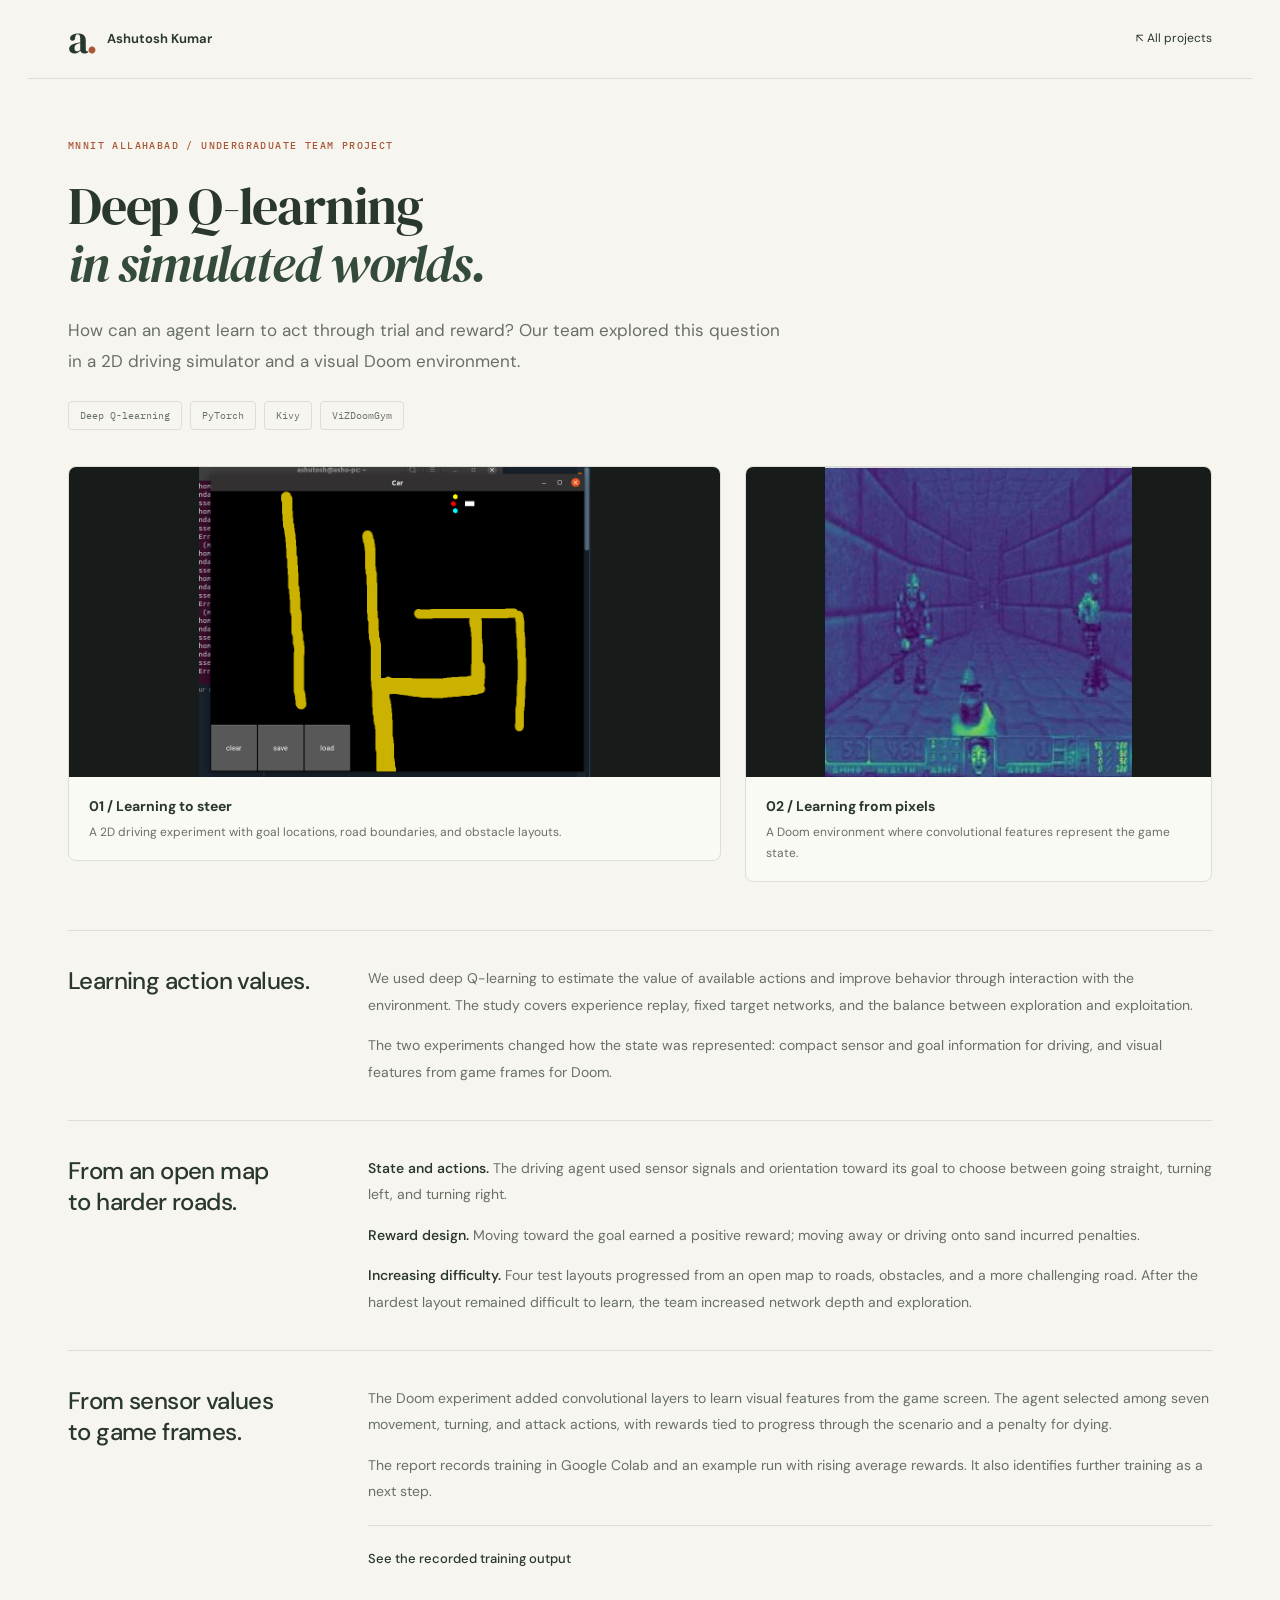
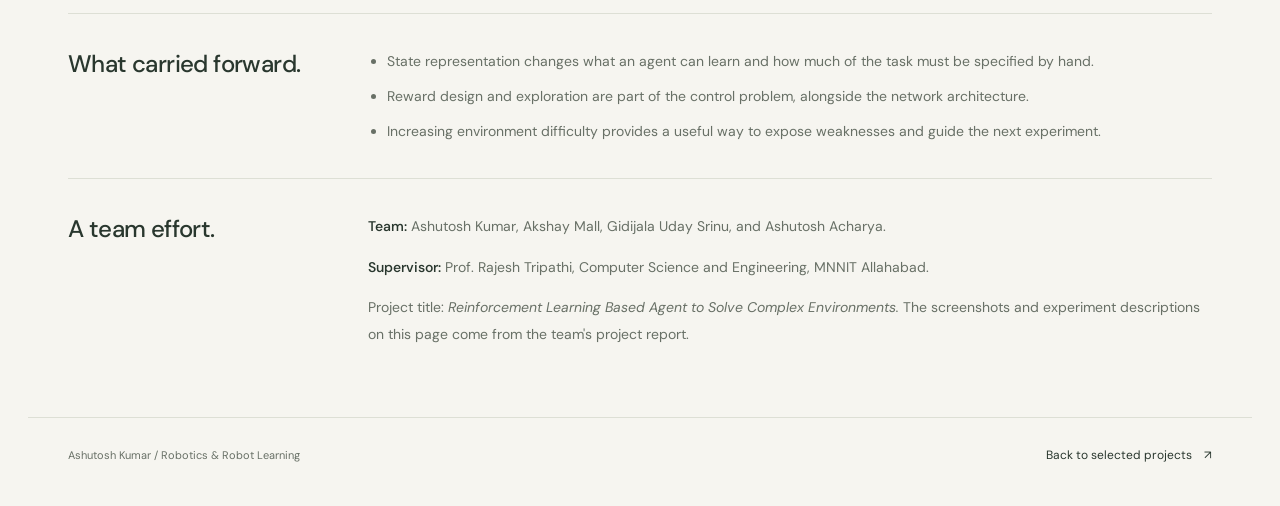
==== projects/reinforcement-learning.html @ 3557b58f "Showcase deep Q-learning project with experiment screenshots and case study" ====
<!doctype html>
<html lang="en">
<head>
  <meta charset="utf-8">
  <meta name="viewport" content="width=device-width, initial-scale=1">
  <meta name="theme-color" content="#f6f5f0">
  <meta name="description" content="An undergraduate team project exploring deep Q-learning in a Kivy driving simulator and a visual Doom environment. By Ashutosh Kumar and collaborators at MNNIT Allahabad.">
  <meta property="og:title" content="Deep Q-learning in simulated worlds — Ashutosh Kumar">
  <meta property="og:description" content="Reward-driven control in a 2D driving simulator and a visual Doom environment, using PyTorch and deep Q-learning.">
  <meta property="og:type" content="website">
  <meta property="og:url" content="https://waytoashutosh.github.io/projects/reinforcement-learning.html">
  <meta property="og:image" content="https://waytoashutosh.github.io/assets/social-preview.png">
  <meta property="og:image:alt" content="Ashutosh Kumar — Robotics and Robot Learning">
  <link rel="canonical" href="https://waytoashutosh.github.io/projects/reinforcement-learning.html">
  <title>Deep Q-learning in simulated worlds — Ashutosh Kumar</title>
  <link rel="icon" type="image/svg+xml" href="../assets/favicon.svg">
  <link rel="stylesheet" href="../styles.css?v=7affb5e80b10">
  <link rel="stylesheet" href="./rl-agent.css?v=31f72f939cfe">
</head>
<body>
  <a class="skip-link" href="#main">Skip to content</a>
  <header class="site-header case-header">
    <a class="wordmark" href="../index.html" aria-label="Ashutosh Kumar, home"><span class="monogram" aria-hidden="true">a<span>.</span></span><span>Ashutosh Kumar</span></a>
    <a class="text-link" href="../index.html#work"><span aria-hidden="true">↖</span> All projects</a>
  </header>
  <main id="main">
    <section class="case-hero section-wrap" aria-labelledby="case-title">
      <p class="eyebrow">MNNIT ALLAHABAD / UNDERGRADUATE TEAM PROJECT</p>
      <h1 id="case-title">Deep Q-learning<br><em>in simulated worlds.</em></h1>
      <p class="case-lead">How can an agent learn to act through trial and reward? Our team explored this question in a 2D driving simulator and a visual Doom environment.</p>
      <div class="case-tags" aria-label="Project technologies"><span>Deep Q-learning</span><span>PyTorch</span><span>Kivy</span><span>ViZDoomGym</span></div>
    </section>
    <div class="case-gallery section-wrap">
      <figure class="case-figure"><img src="../assets/projects/rl-driving.png" alt="Car and sensor markers in a Kivy simulator with drawn yellow road boundaries" width="840" height="664"><figcaption><strong>01 / Learning to steer</strong>A 2D driving experiment with goal locations, road boundaries, and obstacle layouts.</figcaption></figure>
      <figure class="case-figure"><img src="../assets/projects/rl-doom.jpg" alt="Doom game frame used in the visual deep Q-learning experiment" width="385" height="388"><figcaption><strong>02 / Learning from pixels</strong>A Doom environment where convolutional features represent the game state.</figcaption></figure>
    </div>
    <div class="case-content section-wrap">
      <section class="case-section" aria-labelledby="approach-title"><h2 id="approach-title">Learning action values.</h2><div><p>We used deep Q-learning to estimate the value of available actions and improve behavior through interaction with the environment. The study covers experience replay, fixed target networks, and the balance between exploration and exploitation.</p><p>The two experiments changed how the state was represented: compact sensor and goal information for driving, and visual features from game frames for Doom.</p></div></section>
      <section class="case-section" aria-labelledby="driving-title"><h2 id="driving-title">From an open map<br>to harder roads.</h2><div><p><strong>State and actions.</strong> The driving agent used sensor signals and orientation toward its goal to choose between going straight, turning left, and turning right.</p><p><strong>Reward design.</strong> Moving toward the goal earned a positive reward; moving away or driving onto sand incurred penalties.</p><p><strong>Increasing difficulty.</strong> Four test layouts progressed from an open map to roads, obstacles, and a more challenging road. After the hardest layout remained difficult to learn, the team increased network depth and exploration.</p></div></section>
      <section class="case-section" aria-labelledby="doom-title"><h2 id="doom-title">From sensor values<br>to game frames.</h2><div><p>The Doom experiment added convolutional layers to learn visual features from the game screen. The agent selected among seven movement, turning, and attack actions, with rewards tied to progress through the scenario and a penalty for dying.</p><p>The report records training in Google Colab and an example run with rising average rewards. It also identifies further training as a next step.</p><details class="case-training"><summary>See the recorded training output</summary><img src="../assets/projects/rl-training.png" alt="Original Google Colab training log showing the recorded sequence of epoch rewards" width="1920" height="1080" loading="lazy"><p class="image-caption">Original output included in the project report; an observation from the displayed training run.</p></details></div></section>
      <section class="case-section" aria-labelledby="takeaways-title"><h2 id="takeaways-title">What carried forward.</h2><div><ul><li>State representation changes what an agent can learn and how much of the task must be specified by hand.</li><li>Reward design and exploration are part of the control problem, alongside the network architecture.</li><li>Increasing environment difficulty provides a useful way to expose weaknesses and guide the next experiment.</li></ul></div></section>
      <section class="case-section" aria-labelledby="team-title"><h2 id="team-title">A team effort.</h2><div><p><strong>Team:</strong> Ashutosh Kumar, Akshay Mall, Gidijala Uday Srinu, and Ashutosh Acharya.</p><p><strong>Supervisor:</strong> Prof. Rajesh Tripathi, Computer Science and Engineering, MNNIT Allahabad.</p><p>Project title: <em>Reinforcement Learning Based Agent to Solve Complex Environments.</em> The screenshots and experiment descriptions on this page come from the team's project report.</p></div></section>
    </div>
  </main>
  <footer class="case-footer section-wrap"><p>Ashutosh Kumar / Robotics &amp; Robot Learning</p><a class="text-link" href="../index.html#work">Back to selected projects <span aria-hidden="true">↗</span></a></footer>
</body>
</html>
---- styles.css ----
@import url('https://fonts.googleapis.com/css2?family=DM+Sans:wght@400;450;500;550;600;650;700&family=DM+Serif+Display:ital@0;1&family=IBM+Plex+Mono:wght@400;500&display=swap');

:root{--paper:#f6f5f0;--ink:#29372e;--muted:#687066;--line:#dddfd5;--green:#344b3b;--orange:#aa5735;--mono:'IBM Plex Mono',monospace;--sans:'DM Sans',Arial,sans-serif;--serif:'DM Serif Display',Georgia,serif;--max:1224px}
*{box-sizing:border-box}html{scroll-behavior:smooth;scroll-padding-top:24px}body{margin:0;background:var(--paper);color:var(--ink);font-family:var(--sans);font-size:16px;line-height:1.65;-webkit-font-smoothing:antialiased}a{color:inherit;text-decoration:none}button{font:inherit;cursor:pointer}button,a,summary{-webkit-tap-highlight-color:transparent}a:focus-visible,button:focus-visible,summary:focus-visible{outline:3px solid var(--orange);outline-offset:5px}::selection{background:#d5deca;color:var(--ink)}[hidden]{display:none!important}.section-wrap{max-width:var(--max);margin-inline:auto;padding-inline:40px}.eyebrow{font-family:var(--mono);font-size:10px;letter-spacing:1.4px;font-weight:500;line-height:1.8}.muted{color:var(--muted)}.status-dot{display:inline-block;width:6px;height:6px;border-radius:50%;background:#728861;margin-right:8px;vertical-align:middle}.sr-only{position:absolute;width:1px;height:1px;overflow:hidden;clip:rect(0,0,0,0);white-space:nowrap}.skip-link{position:fixed;left:16px;top:-80px;z-index:99;background:var(--ink);color:white;padding:10px 20px}.skip-link:focus{top:10px}.site-header{max-width:var(--max);margin:auto;padding:24px 40px;display:flex;align-items:center;justify-content:space-between;border-bottom:1px solid var(--line);gap:28px}.wordmark{display:inline-flex;align-items:center;gap:12px;font-size:13px;font-weight:650;white-space:nowrap}.monogram{font:40px/.8 var(--serif);letter-spacing:-3px}.monogram span{color:var(--orange)}nav{display:flex;align-items:center;gap:30px;font-size:12px}nav a{transition:color .2s}nav a:hover,.text-link:hover{color:var(--orange)}.nav-contact{border:1px solid #c5c9bd;border-radius:4px;padding:9px 15px}.nav-contact span{margin-left:14px}.hero{padding-top:80px;padding-bottom:76px;display:grid;grid-template-columns:1.02fr 1fr;gap:52px;align-items:center}.hero-copy>.eyebrow{margin:0 0 26px}h1,h2,h3,p{margin-top:0}h1{font-size:clamp(46px,4.5vw,67px);font-weight:500;line-height:1.08;letter-spacing:-3.2px;margin-bottom:25px}h1 em{font-family:var(--serif);font-weight:400;color:#5f7554;letter-spacing:-2px}.hero-description{color:var(--muted);max-width:407px;font-size:15px;line-height:1.85;margin-bottom:29px}.hero-actions{display:flex;gap:26px;align-items:center}.button{display:inline-flex;align-items:center;justify-content:space-between;gap:30px;font-size:12px;font-weight:500;border-radius:4px;padding:14px 20px;transition:background .2s,transform .2s}.button-dark{background:var(--green);color:#fbfcf7}.button-dark:hover{background:#4e6547;transform:translateY(-2px)}.text-link{font-size:12px;transition:color .2s}.text-link span{margin-left:9px}.hero-note{display:flex;gap:12px;align-items:center;font-size:10px;line-height:1.8;margin-top:40px}.location-symbol{font-size:25px;color:#718066}.terrain-panel{background:#e9eddf;border:1px solid #dce1d0;border-radius:8px;overflow:hidden}.panel-top{padding:19px 21px 0;display:flex;justify-content:space-between;align-items:center;color:#5a6b50;gap:12px}.panel-top .eyebrow{font-size:8px;margin:0}.panel-index{font-family:var(--mono);font-size:8px;letter-spacing:.6px}.terrain-art{position:relative}.locomotion-scene{display:block;width:100%;height:auto}.art-label{position:absolute;bottom:7px;left:21px;font:7px var(--mono);letter-spacing:.55px;color:#69755d}.terrain-bottom{margin:0 21px;padding:19px 0;border-top:1px solid #cdd5c2;display:flex;justify-content:space-between;align-items:center;gap:12px}.terrain-bottom h2{font-size:15px;font-weight:550;letter-spacing:-.3px;margin-bottom:2px}.terrain-bottom p{font-size:9px;color:#69755d;margin:0}.direction-controls{display:flex;border:1px solid #bfc9b3;border-radius:4px;padding:2px;flex-shrink:0}.direction-controls button{background:transparent;border:0;padding:6px 8px;border-radius:2px;font:8px var(--mono);color:#647459}.direction-controls button.active{background:var(--green);color:#fbfcf7}#reference-path{stroke-dashoffset:0;animation:flow 18s linear infinite}@keyframes flow{to{stroke-dashoffset:-220}}.terrain-panel[data-direction="descent"] #reference-path{animation-direction:reverse}.affiliations{padding-top:25px;padding-bottom:27px;border-top:1px solid var(--line);border-bottom:1px solid var(--line)}.affiliations>.eyebrow{font-size:8px;color:var(--muted);margin-bottom:20px}.affiliations>div{display:flex;justify-content:space-between;gap:25px}.affiliations>div>span{font-size:16px;letter-spacing:-.5px;font-weight:650}.affiliations small{display:block;font:8px var(--mono);letter-spacing:1.2px;color:var(--muted);margin-top:4px}.work-section{padding-top:90px;padding-bottom:80px}.section-heading{display:flex;align-items:flex-end;justify-content:space-between;gap:32px;margin-bottom:30px}.section-heading .eyebrow{color:var(--muted);margin-bottom:15px}.section-heading h2{font-size:36px;font-weight:500;letter-spacing:-1.3px;line-height:1.2;margin:0}.section-heading>p{color:var(--muted);font-size:12px;line-height:1.8;margin-bottom:2px}.project-filters{display:flex;gap:8px;flex-wrap:wrap;margin-bottom:28px}.project-filters button{border:1px solid transparent;border-radius:4px;background:transparent;padding:8px 13px;font-size:10px;color:var(--muted);transition:background .2s,color .2s}.project-filters button:hover{background:#e9ecdf}.project-filters button.active{border-color:#ced3c3;color:var(--ink);background:#e9eddf}.project-filters button>span{margin-left:10px;font:9px var(--mono);color:#718266}.projects-grid{display:grid;grid-template-columns:1fr 1fr;gap:32px 28px}.project-card{min-width:0;border:1px solid var(--line);border-radius:6px;overflow:hidden;background:#fafaf5;display:flex;flex-direction:column;transition:border-color .2s}.project-card:hover{border-color:#b7c1ac}.project-visual{position:relative;aspect-ratio:1.85;overflow:hidden;background:#e9eddf}.visual-ros{background:#e7ece6}.visual-planning{background:#eeede3}.visual-vision{background:#e9ece3}.visual-car{background:#eeeee3}.visual-caption{position:absolute;top:18px;left:20px;right:20px;display:flex;justify-content:space-between;align-items:center;color:#66725d;font:8px var(--mono);letter-spacing:.5px;z-index:1;gap:8px}.project-visual svg{width:100%;height:100%;display:block;padding-top:20px}.visual-footnote{position:absolute;bottom:9px;right:15px;font:7px var(--mono);color:#6e7764}.mini-pill{background:#d8e1cb;border-radius:3px;padding:4px 6px;font-size:7px;white-space:nowrap}.mini-pill .status-dot{width:4px;height:4px;margin-right:3px}.project-body{padding:25px 26px 23px;display:flex;flex-direction:column;flex:1}.project-meta{font:8px var(--mono);letter-spacing:.85px;color:#70766c;margin-bottom:10px}.project-body h3{font-size:20px;font-weight:550;letter-spacing:-.65px;line-height:1.3;margin-bottom:12px}.project-body>p:not(.project-meta){font-size:12px;color:var(--muted);line-height:1.85;margin-bottom:20px}.project-tags{display:flex;flex-wrap:wrap;gap:6px;margin-top:auto;margin-bottom:23px}.project-tags span{font:8px var(--mono);color:#65725d;background:#edf0e7;border:1px solid #dce2d4;border-radius:3px;padding:5px 7px}details{border-top:1px solid var(--line);padding-top:12px}summary{cursor:pointer;list-style:none;display:flex;align-items:center;justify-content:space-between;font-size:10px;font-weight:500}summary::-webkit-details-marker{display:none}summary>span{font-size:18px;line-height:1;transition:transform .2s}details[open] summary>span{transform:rotate(45deg)}.project-details{padding-top:16px}.project-details p{font-size:12px;line-height:1.8;color:var(--muted);margin-bottom:12px}.project-details p:last-child{margin-bottom:0}.project-details strong{color:#4b5a47;font-weight:600}.project-repo{display:block;margin-top:17px;font-size:10px;color:var(--orange)}.experience-section{padding-top:72px;padding-bottom:80px;border-top:1px solid var(--line)}.experience-section .section-heading{margin-bottom:38px}.experience-row{display:grid;grid-template-columns:1fr 2.3fr 2.6fr;gap:25px;padding:29px 0;border-top:1px solid var(--line)}.experience-date{font:9px/1.8 var(--mono);color:var(--muted);padding-top:3px;white-space:nowrap}.current-label{display:block;font-size:7px;letter-spacing:1px;color:#62784c;margin-top:9px}.experience-company h3{font-size:16px;font-weight:550;letter-spacing:-.3px;margin-bottom:3px}.experience-company p{font-size:11px;color:var(--muted);margin-bottom:0}.experience-description p{font-size:12px;line-height:1.8;color:var(--muted);margin-bottom:9px}.experience-description>span{font:8px var(--mono);color:#7b8176}.about-section{padding-top:75px;padding-bottom:85px;border-top:1px solid var(--line);display:grid;grid-template-columns:1.15fr 1fr;gap:110px}.about-intro>.eyebrow{font-size:9px;color:var(--muted);margin-bottom:21px}.about-intro h2{font-size:36px;font-weight:500;line-height:1.2;letter-spacing:-1px;margin-bottom:24px}.about-intro h2 em{font-family:var(--serif);font-weight:400;color:#5c7350}.about-intro>p:not(.eyebrow){font-size:12px;line-height:1.95;color:var(--muted);margin-bottom:15px}.about-intro>p.offscreen-note{font-size:11px;color:#526349;margin-top:23px}.toolkit{padding-top:3px}.toolkit>.eyebrow{font-size:9px;color:var(--muted);margin-bottom:19px}.toolkit-row{border-top:1px solid var(--line);padding:15px 0}.toolkit-row>span{font:8px var(--mono);color:#78816f}.toolkit-row p{font-size:12px;margin:4px 0 0;line-height:1.8}.note-card{background:#e9eddf;border:1px solid #dce2d2;border-radius:4px;padding:20px;display:flex;align-items:flex-start;gap:15px;margin-top:18px}.note-mark{font-size:22px;color:#798c65;line-height:1.5}.note-card p{font-size:12px;line-height:1.8;color:#53664a;margin:0}.contact-section{background:var(--green);color:#f6f5ef;border-radius:8px;max-width:calc(var(--max) - 80px);padding:50px 48px;display:flex;justify-content:space-between;gap:45px;align-items:center}.contact-section .eyebrow{font-size:8px;color:#c5cfba;margin-bottom:18px}.contact-section .status-dot{background:#abc392}.contact-section h2{font-weight:450;font-size:38px;line-height:1.15;letter-spacing:-1.3px;margin-bottom:18px}.contact-section p:not(.eyebrow){font-size:11px;color:#c3cdbb;line-height:1.85;margin-bottom:0}.contact-links{display:flex;flex-direction:column;gap:10px;align-items:flex-start}.email-link{font-size:27px;letter-spacing:-.75px;border-bottom:1px solid #94a68b;padding-bottom:8px;display:flex;gap:74px}.email-link span{font-weight:400;font-size:28px}.contact-links>a:not(.email-link){font-size:11px;color:#c3cdbb}.contact-links>div{display:flex;gap:25px;margin-top:14px}.contact-links .text-link{font-size:10px}.contact-links a:hover{color:#d9e6cb}.site-footer{display:flex;align-items:center;justify-content:space-between;padding-top:43px;padding-bottom:38px;gap:24px}.site-footer .wordmark{font-size:10px}.site-footer .monogram{font-size:30px}.site-footer p,.back-to-top{font-size:9px;color:var(--muted);margin:0}.back-to-top:hover{color:var(--orange)}

@media(min-width:1440px){.hero{padding-top:90px;padding-bottom:85px}.hero-copy{padding-bottom:10px}}
@media(max-width:1000px){.section-wrap{padding-inline:28px}.site-header{padding-inline:28px}.hero{gap:28px;padding-top:60px}h1{font-size:51px;letter-spacing:-2.5px}.hero-description{font-size:13px}.terrain-bottom{flex-wrap:wrap}.terrain-bottom p{font-size:9px}.affiliations>div>span{font-size:14px}.about-section{gap:55px}.contact-section{max-width:calc(100% - 56px);padding:40px 32px}.experience-row{grid-template-columns:1fr 1.9fr 2.2fr}.visual-caption{font-size:7px;left:15px;right:15px}.project-body{padding:21px}.project-body h3{font-size:18px}.contact-section h2{font-size:33px}.email-link{gap:45px;font-size:24px}}
@media(max-width:760px){html{scroll-padding-top:25px}.site-header{padding:21px 24px}.wordmark{font-size:12px}nav{gap:20px}nav>a[href="#experience"],nav>a[href="#about"]{display:none}.nav-contact{padding:7px 11px}.nav-contact span{margin-left:7px}.section-wrap{padding-inline:24px}.hero{grid-template-columns:1fr;gap:38px;padding-top:48px;padding-bottom:42px}.hero-copy>.eyebrow{font-size:9px;margin-bottom:22px}h1{font-size:clamp(43px,8.8vw,66px);letter-spacing:-2px;max-width:590px}.hero-description{font-size:14px;max-width:480px}.hero-note{margin-top:27px}.terrain-panel{max-width:560px;width:100%;justify-self:center}.terrain-bottom{flex-wrap:nowrap}.terrain-bottom h2{font-size:16px}.terrain-bottom p{font-size:10px}.direction-controls button{font-size:9px;padding:7px 9px}.panel-top .eyebrow,.panel-index{font-size:8px}.affiliations{padding-block:22px}.affiliations>div{display:grid;grid-template-columns:1fr 1fr;gap:25px 20px}.affiliations>div>span{font-size:16px}.work-section{padding-top:55px;padding-bottom:50px}.section-heading{align-items:flex-start;gap:15px;flex-direction:column;margin-bottom:23px}.section-heading h2{font-size:31px}.section-heading>p{font-size:12px}.desktop-break{display:none}.project-filters{gap:4px}.project-filters button{padding:7px 10px;font-size:10px}.projects-grid{grid-template-columns:1fr;gap:24px}.project-visual{aspect-ratio:1.9}.project-body{padding:24px}.project-body h3{font-size:21px}.project-body>p:not(.project-meta){font-size:13px}.project-meta{font-size:8px}.project-tags span{font-size:9px}.visual-caption{font-size:8px;left:20px;right:20px}.visual-footnote{font-size:8px}summary,.project-repo{font-size:12px}.project-details p{font-size:13px}.experience-section{padding-top:50px;padding-bottom:40px}.experience-row{grid-template-columns:1fr;gap:10px;padding:25px 0}.experience-date{display:flex;gap:15px;align-items:center}.current-label{display:inline;margin-top:0}.experience-company h3{font-size:18px}.experience-company p{font-size:12px}.experience-description p{font-size:13px;margin-bottom:7px}.experience-description>span{font-size:9px}.about-section{grid-template-columns:1fr;gap:32px;padding-top:48px;padding-bottom:50px}.about-intro h2{font-size:33px}.about-intro>p:not(.eyebrow){font-size:13px}.toolkit-row p,.note-card p{font-size:13px}.toolkit-row>span{font-size:9px}.contact-section{max-width:calc(100% - 48px);padding:30px 25px;flex-direction:column;align-items:flex-start;gap:27px}.contact-section h2{font-size:34px}.contact-section p:not(.eyebrow){font-size:12px}.email-link{font-size:25px;gap:100px}.contact-links>a:not(.email-link){font-size:12px}.contact-links .text-link{font-size:12px}.site-footer{padding-top:30px;padding-bottom:28px;flex-wrap:wrap}.site-footer .wordmark{font-size:10px}.site-footer p{font-size:8px}.back-to-top{width:100%;text-align:right;font-size:10px}}
@media(max-width:760px){.site-header{gap:12px}.site-header .wordmark{font-size:11px;gap:9px}.site-header nav{font-size:10px;gap:16px;flex-shrink:0}.nav-contact{white-space:nowrap}}
@media(max-width:380px){.site-header{padding-inline:18px}.section-wrap{padding-inline:18px}nav{gap:12px}.wordmark{gap:8px}h1{font-size:42px}.terrain-bottom{margin-inline:15px;gap:8px}.terrain-bottom h2{font-size:14px}.terrain-bottom p{font-size:8px}.direction-controls button{font-size:8px;padding:6px}.panel-top{padding-inline:15px}.panel-index{font-size:7px}.project-filters button{padding:7px 8px;font-size:9px}.project-body{padding:20px}.contact-section{max-width:calc(100% - 36px);padding:28px 23px}.contact-section h2{font-size:31px}.email-link{gap:75px}.visual-caption{font-size:7px}.mini-pill{font-size:6px}}
@media(prefers-reduced-motion:reduce){html{scroll-behavior:auto}*,*::before,*::after{animation:none!important;transition:none!important}}

/* Reinforcement-learning project: original experiment screenshots. */
.visual-rl{background:#e9eaf0}
.visual-rl .visual-caption,.visual-rl .visual-footnote{color:#63677b}
.rl-screenshots{position:absolute;inset:46px 24px 28px;display:grid;grid-template-columns:1fr 1fr;gap:15px;align-items:stretch}
.rl-screenshots figure{margin:0;min-width:0;display:flex;flex-direction:column;background:#fafaf5;border:1px solid #d5d7e0;border-radius:5px;overflow:hidden}
.rl-screenshots img{display:block;width:100%;height:0;flex:1;min-height:0;object-fit:cover;background:#191d22}
.rl-screenshots figcaption{flex:none;font:8px var(--mono);letter-spacing:.7px;color:#63677b;padding:8px 10px}
@media(max-width:600px){.rl-screenshots{inset:41px 18px 25px;gap:11px}.rl-screenshots figcaption{font-size:7px;padding:6px 8px}}
---- projects/rl-agent.css ----
.case-header{padding-block:23px}.case-header .text-link{white-space:nowrap}
.case-hero{padding-block:58px 36px}.case-hero>.eyebrow{color:var(--orange);margin-bottom:22px}
.case-hero h1{font:52px/1.12 var(--serif);letter-spacing:-1.2px;max-width:760px;margin:0 0 22px}
.case-hero h1 em{color:var(--green);font-weight:400}.case-lead{font-size:17px;line-height:1.8;color:var(--muted);max-width:730px;margin-bottom:24px}
.case-tags{display:flex;flex-wrap:wrap;gap:8px}.case-tags span{font:10px var(--mono);padding:7px 11px;border:1px solid var(--line);border-radius:4px;color:var(--muted)}
.case-gallery{display:grid;grid-template-columns:1.4fr 1fr;gap:24px;padding-bottom:48px;align-items:start}
.case-figure{margin:0;border:1px solid var(--line);border-radius:8px;overflow:hidden;background:#fafaf5}.case-figure img{display:block;width:100%;height:310px;object-fit:contain;background:#171c1b}
.case-figure figcaption{padding:17px 20px;font-size:12px;color:var(--muted);line-height:1.75}.case-figure figcaption strong{display:block;font-size:14px;color:var(--ink);margin-bottom:4px}
.case-content{padding-bottom:36px}.case-section{display:grid;grid-template-columns:260px 1fr;gap:40px;border-top:1px solid var(--line);padding-block:34px}
.case-section h2{font-size:24px;font-weight:500;line-height:1.3;letter-spacing:-.6px;margin:0}.case-section p{font-size:14px;color:var(--muted);line-height:1.9;margin:0 0 14px}.case-section p:last-child{margin-bottom:0}.case-section strong{color:var(--ink);font-weight:550}
.case-section ul{margin:0;padding-left:19px;color:var(--muted);font-size:14px;line-height:1.9}.case-section li+li{margin-top:8px}
.case-training{margin-top:20px}.case-training summary{font-size:13px;color:var(--ink);cursor:pointer;padding-block:10px}.case-training img{display:block;width:100%;height:auto;border-radius:5px;margin-top:12px}.case-training .image-caption{font-size:11px;margin-top:10px}
.case-footer{border-top:1px solid var(--line);padding-block:28px 40px;display:flex;justify-content:space-between;gap:24px}.case-footer p{margin:0;font-size:11px;color:var(--muted)}
@media(max-width:760px){.case-hero{padding-top:38px}.case-hero h1{font-size:39px}.case-lead{font-size:15px}.case-gallery{grid-template-columns:1fr;gap:20px;padding-bottom:32px}.case-figure img{height:auto;max-height:360px;object-fit:contain}.case-section{grid-template-columns:1fr;gap:16px;padding-block:27px}.case-section h2{font-size:23px}.case-footer{flex-direction:column;gap:12px}.case-header .wordmark{font-size:11px}.case-header .text-link{font-size:10px}.case-hero>.eyebrow{font-size:9px}}
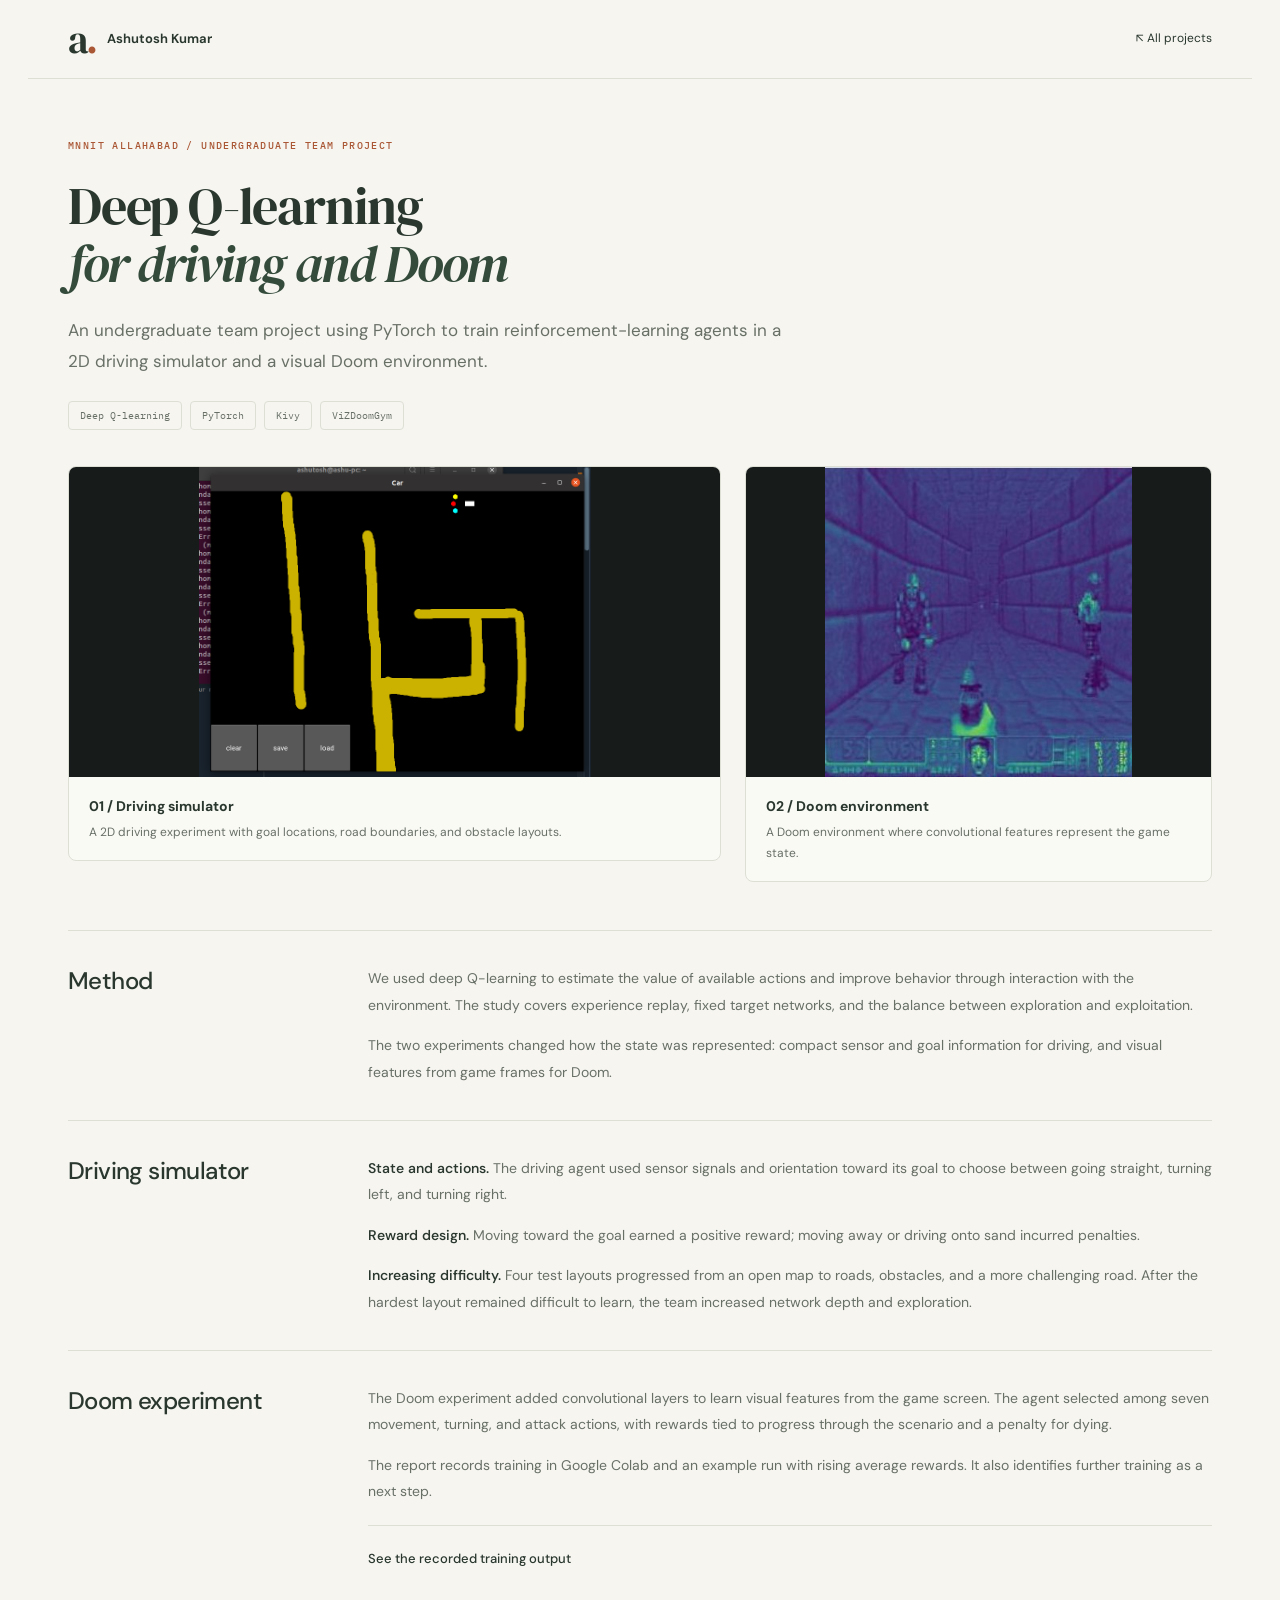
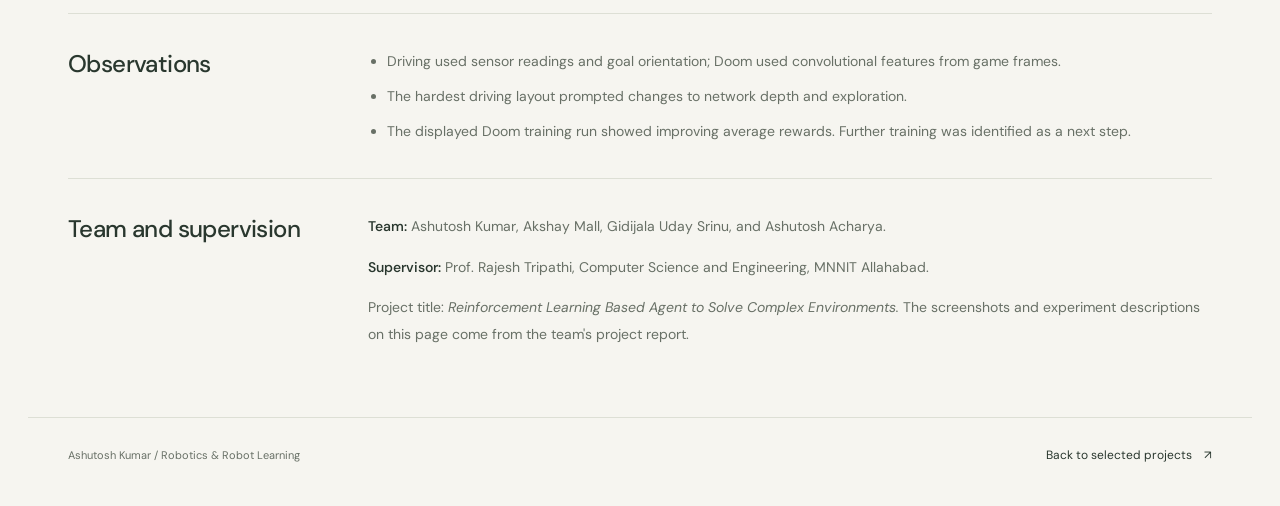
==== commit abf7b1ac: "Replace portfolio slogans with direct professional copy" ====
--- a/projects/reinforcement-learning.html
+++ b/projects/reinforcement-learning.html
@@ -5,14 +5,14 @@
   <meta name="viewport" content="width=device-width, initial-scale=1">
   <meta name="theme-color" content="#f6f5f0">
   <meta name="description" content="An undergraduate team project exploring deep Q-learning in a Kivy driving simulator and a visual Doom environment. By Ashutosh Kumar and collaborators at MNNIT Allahabad.">
-  <meta property="og:title" content="Deep Q-learning in simulated worlds — Ashutosh Kumar">
+  <meta property="og:title" content="Deep Q-learning for driving and Doom — Ashutosh Kumar">
   <meta property="og:description" content="Reward-driven control in a 2D driving simulator and a visual Doom environment, using PyTorch and deep Q-learning.">
   <meta property="og:type" content="website">
   <meta property="og:url" content="https://waytoashutosh.github.io/projects/reinforcement-learning.html">
-  <meta property="og:image" content="https://waytoashutosh.github.io/assets/social-preview.png">
+  <meta property="og:image" content="https://waytoashutosh.github.io/assets/social-preview.png?v=bbde8597d96b">
   <meta property="og:image:alt" content="Ashutosh Kumar — Robotics and Robot Learning">
   <link rel="canonical" href="https://waytoashutosh.github.io/projects/reinforcement-learning.html">
-  <title>Deep Q-learning in simulated worlds — Ashutosh Kumar</title>
+  <title>Deep Q-learning for driving and Doom — Ashutosh Kumar</title>
   <link rel="icon" type="image/svg+xml" href="../assets/favicon.svg">
   <link rel="stylesheet" href="../styles.css?v=7affb5e80b10">
   <link rel="stylesheet" href="./rl-agent.css?v=31f72f939cfe">
@@ -26,20 +26,20 @@
   <main id="main">
     <section class="case-hero section-wrap" aria-labelledby="case-title">
       <p class="eyebrow">MNNIT ALLAHABAD / UNDERGRADUATE TEAM PROJECT</p>
-      <h1 id="case-title">Deep Q-learning<br><em>in simulated worlds.</em></h1>
-      <p class="case-lead">How can an agent learn to act through trial and reward? Our team explored this question in a 2D driving simulator and a visual Doom environment.</p>
+      <h1 id="case-title">Deep Q-learning<br><em>for driving and Doom</em></h1>
+      <p class="case-lead">An undergraduate team project using PyTorch to train reinforcement-learning agents in a 2D driving simulator and a visual Doom environment.</p>
       <div class="case-tags" aria-label="Project technologies"><span>Deep Q-learning</span><span>PyTorch</span><span>Kivy</span><span>ViZDoomGym</span></div>
     </section>
     <div class="case-gallery section-wrap">
-      <figure class="case-figure"><img src="../assets/projects/rl-driving.png" alt="Car and sensor markers in a Kivy simulator with drawn yellow road boundaries" width="840" height="664"><figcaption><strong>01 / Learning to steer</strong>A 2D driving experiment with goal locations, road boundaries, and obstacle layouts.</figcaption></figure>
-      <figure class="case-figure"><img src="../assets/projects/rl-doom.jpg" alt="Doom game frame used in the visual deep Q-learning experiment" width="385" height="388"><figcaption><strong>02 / Learning from pixels</strong>A Doom environment where convolutional features represent the game state.</figcaption></figure>
+      <figure class="case-figure"><img src="../assets/projects/rl-driving.png" alt="Car and sensor markers in a Kivy simulator with drawn yellow road boundaries" width="840" height="664"><figcaption><strong>01 / Driving simulator</strong>A 2D driving experiment with goal locations, road boundaries, and obstacle layouts.</figcaption></figure>
+      <figure class="case-figure"><img src="../assets/projects/rl-doom.jpg" alt="Doom game frame used in the visual deep Q-learning experiment" width="385" height="388"><figcaption><strong>02 / Doom environment</strong>A Doom environment where convolutional features represent the game state.</figcaption></figure>
     </div>
     <div class="case-content section-wrap">
-      <section class="case-section" aria-labelledby="approach-title"><h2 id="approach-title">Learning action values.</h2><div><p>We used deep Q-learning to estimate the value of available actions and improve behavior through interaction with the environment. The study covers experience replay, fixed target networks, and the balance between exploration and exploitation.</p><p>The two experiments changed how the state was represented: compact sensor and goal information for driving, and visual features from game frames for Doom.</p></div></section>
-      <section class="case-section" aria-labelledby="driving-title"><h2 id="driving-title">From an open map<br>to harder roads.</h2><div><p><strong>State and actions.</strong> The driving agent used sensor signals and orientation toward its goal to choose between going straight, turning left, and turning right.</p><p><strong>Reward design.</strong> Moving toward the goal earned a positive reward; moving away or driving onto sand incurred penalties.</p><p><strong>Increasing difficulty.</strong> Four test layouts progressed from an open map to roads, obstacles, and a more challenging road. After the hardest layout remained difficult to learn, the team increased network depth and exploration.</p></div></section>
-      <section class="case-section" aria-labelledby="doom-title"><h2 id="doom-title">From sensor values<br>to game frames.</h2><div><p>The Doom experiment added convolutional layers to learn visual features from the game screen. The agent selected among seven movement, turning, and attack actions, with rewards tied to progress through the scenario and a penalty for dying.</p><p>The report records training in Google Colab and an example run with rising average rewards. It also identifies further training as a next step.</p><details class="case-training"><summary>See the recorded training output</summary><img src="../assets/projects/rl-training.png" alt="Original Google Colab training log showing the recorded sequence of epoch rewards" width="1920" height="1080" loading="lazy"><p class="image-caption">Original output included in the project report; an observation from the displayed training run.</p></details></div></section>
-      <section class="case-section" aria-labelledby="takeaways-title"><h2 id="takeaways-title">What carried forward.</h2><div><ul><li>State representation changes what an agent can learn and how much of the task must be specified by hand.</li><li>Reward design and exploration are part of the control problem, alongside the network architecture.</li><li>Increasing environment difficulty provides a useful way to expose weaknesses and guide the next experiment.</li></ul></div></section>
-      <section class="case-section" aria-labelledby="team-title"><h2 id="team-title">A team effort.</h2><div><p><strong>Team:</strong> Ashutosh Kumar, Akshay Mall, Gidijala Uday Srinu, and Ashutosh Acharya.</p><p><strong>Supervisor:</strong> Prof. Rajesh Tripathi, Computer Science and Engineering, MNNIT Allahabad.</p><p>Project title: <em>Reinforcement Learning Based Agent to Solve Complex Environments.</em> The screenshots and experiment descriptions on this page come from the team's project report.</p></div></section>
+      <section class="case-section" aria-labelledby="approach-title"><h2 id="approach-title">Method</h2><div><p>We used deep Q-learning to estimate the value of available actions and improve behavior through interaction with the environment. The study covers experience replay, fixed target networks, and the balance between exploration and exploitation.</p><p>The two experiments changed how the state was represented: compact sensor and goal information for driving, and visual features from game frames for Doom.</p></div></section>
+      <section class="case-section" aria-labelledby="driving-title"><h2 id="driving-title">Driving simulator</h2><div><p><strong>State and actions.</strong> The driving agent used sensor signals and orientation toward its goal to choose between going straight, turning left, and turning right.</p><p><strong>Reward design.</strong> Moving toward the goal earned a positive reward; moving away or driving onto sand incurred penalties.</p><p><strong>Increasing difficulty.</strong> Four test layouts progressed from an open map to roads, obstacles, and a more challenging road. After the hardest layout remained difficult to learn, the team increased network depth and exploration.</p></div></section>
+      <section class="case-section" aria-labelledby="doom-title"><h2 id="doom-title">Doom experiment</h2><div><p>The Doom experiment added convolutional layers to learn visual features from the game screen. The agent selected among seven movement, turning, and attack actions, with rewards tied to progress through the scenario and a penalty for dying.</p><p>The report records training in Google Colab and an example run with rising average rewards. It also identifies further training as a next step.</p><details class="case-training"><summary>See the recorded training output</summary><img src="../assets/projects/rl-training.png" alt="Original Google Colab training log showing the recorded sequence of epoch rewards" width="1920" height="1080" loading="lazy"><p class="image-caption">Training output from the project report.</p></details></div></section>
+      <section class="case-section" aria-labelledby="takeaways-title"><h2 id="takeaways-title">Observations</h2><div><ul><li>Driving used sensor readings and goal orientation; Doom used convolutional features from game frames.</li><li>The hardest driving layout prompted changes to network depth and exploration.</li><li>The displayed Doom training run showed improving average rewards. Further training was identified as a next step.</li></ul></div></section>
+      <section class="case-section" aria-labelledby="team-title"><h2 id="team-title">Team and supervision</h2><div><p><strong>Team:</strong> Ashutosh Kumar, Akshay Mall, Gidijala Uday Srinu, and Ashutosh Acharya.</p><p><strong>Supervisor:</strong> Prof. Rajesh Tripathi, Computer Science and Engineering, MNNIT Allahabad.</p><p>Project title: <em>Reinforcement Learning Based Agent to Solve Complex Environments.</em> The screenshots and experiment descriptions on this page come from the team's project report.</p></div></section>
     </div>
   </main>
   <footer class="case-footer section-wrap"><p>Ashutosh Kumar / Robotics &amp; Robot Learning</p><a class="text-link" href="../index.html#work">Back to selected projects <span aria-hidden="true">↗</span></a></footer>
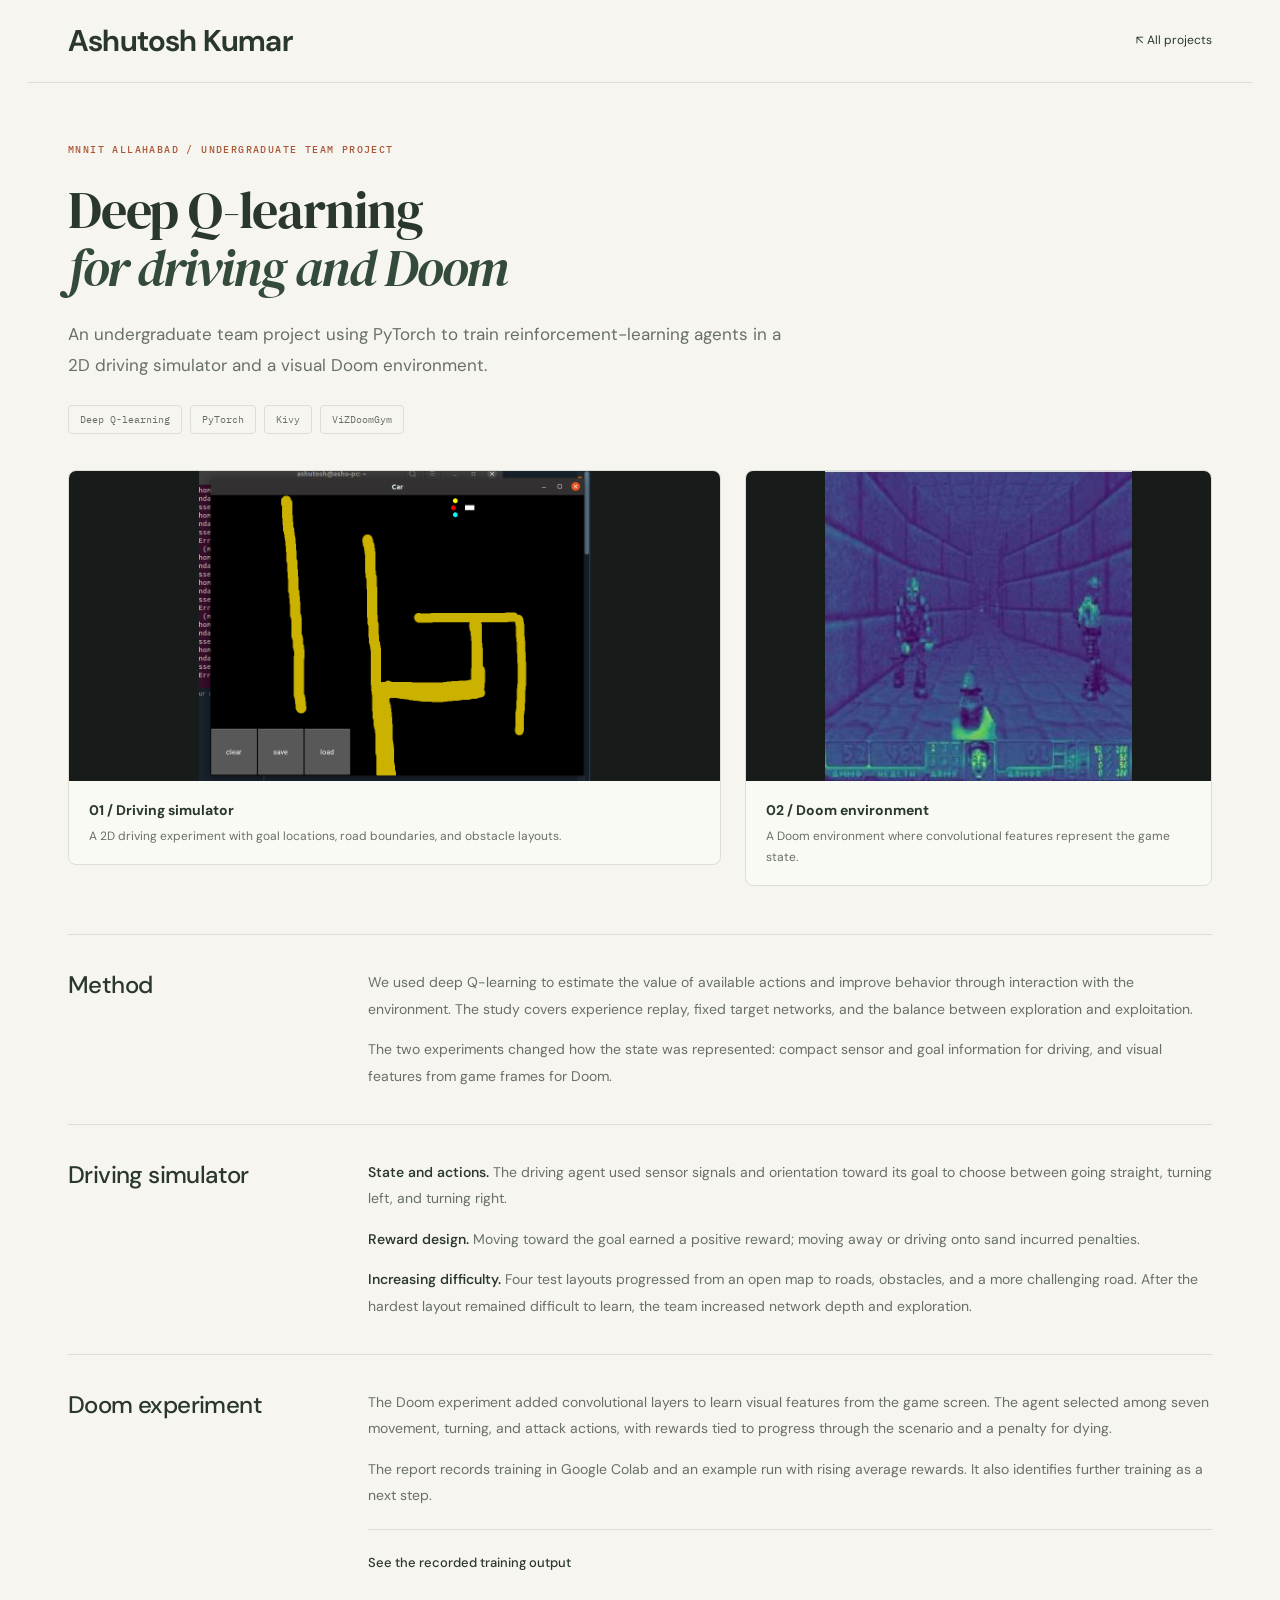
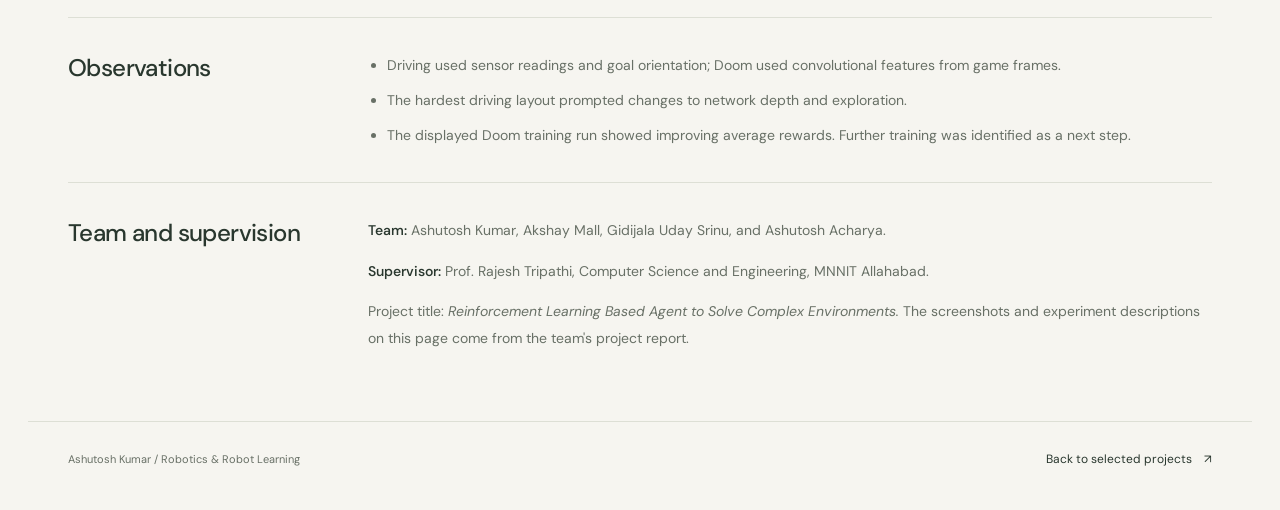
==== commit 4ed0b779: "Enlarge portfolio header name and remove monogram" ====
--- a/projects/reinforcement-learning.html
+++ b/projects/reinforcement-learning.html
@@ -14,13 +14,13 @@
   <link rel="canonical" href="https://waytoashutosh.github.io/projects/reinforcement-learning.html">
   <title>Deep Q-learning for driving and Doom — Ashutosh Kumar</title>
   <link rel="icon" type="image/svg+xml" href="../assets/favicon.svg">
-  <link rel="stylesheet" href="../styles.css?v=7affb5e80b10">
-  <link rel="stylesheet" href="./rl-agent.css?v=31f72f939cfe">
+  <link rel="stylesheet" href="../styles.css?v=98a8d2ebacd9">
+  <link rel="stylesheet" href="./rl-agent.css?v=65a3a9e56b50">
 </head>
 <body>
   <a class="skip-link" href="#main">Skip to content</a>
   <header class="site-header case-header">
-    <a class="wordmark" href="../index.html" aria-label="Ashutosh Kumar, home"><span class="monogram" aria-hidden="true">a<span>.</span></span><span>Ashutosh Kumar</span></a>
+    <a class="wordmark" href="../index.html" aria-label="Ashutosh Kumar, home"><span>Ashutosh Kumar</span></a>
     <a class="text-link" href="../index.html#work"><span aria-hidden="true">↖</span> All projects</a>
   </header>
   <main id="main">
--- a/styles.css
+++ b/styles.css
@@ -1,12 +1,13 @@
 @import url('https://fonts.googleapis.com/css2?family=DM+Sans:wght@400;450;500;550;600;650;700&family=DM+Serif+Display:ital@0;1&family=IBM+Plex+Mono:wght@400;500&display=swap');
 
 :root{--paper:#f6f5f0;--ink:#29372e;--muted:#687066;--line:#dddfd5;--green:#344b3b;--orange:#aa5735;--mono:'IBM Plex Mono',monospace;--sans:'DM Sans',Arial,sans-serif;--serif:'DM Serif Display',Georgia,serif;--max:1224px}
-*{box-sizing:border-box}html{scroll-behavior:smooth;scroll-padding-top:24px}body{margin:0;background:var(--paper);color:var(--ink);font-family:var(--sans);font-size:16px;line-height:1.65;-webkit-font-smoothing:antialiased}a{color:inherit;text-decoration:none}button{font:inherit;cursor:pointer}button,a,summary{-webkit-tap-highlight-color:transparent}a:focus-visible,button:focus-visible,summary:focus-visible{outline:3px solid var(--orange);outline-offset:5px}::selection{background:#d5deca;color:var(--ink)}[hidden]{display:none!important}.section-wrap{max-width:var(--max);margin-inline:auto;padding-inline:40px}.eyebrow{font-family:var(--mono);font-size:10px;letter-spacing:1.4px;font-weight:500;line-height:1.8}.muted{color:var(--muted)}.status-dot{display:inline-block;width:6px;height:6px;border-radius:50%;background:#728861;margin-right:8px;vertical-align:middle}.sr-only{position:absolute;width:1px;height:1px;overflow:hidden;clip:rect(0,0,0,0);white-space:nowrap}.skip-link{position:fixed;left:16px;top:-80px;z-index:99;background:var(--ink);color:white;padding:10px 20px}.skip-link:focus{top:10px}.site-header{max-width:var(--max);margin:auto;padding:24px 40px;display:flex;align-items:center;justify-content:space-between;border-bottom:1px solid var(--line);gap:28px}.wordmark{display:inline-flex;align-items:center;gap:12px;font-size:13px;font-weight:650;white-space:nowrap}.monogram{font:40px/.8 var(--serif);letter-spacing:-3px}.monogram span{color:var(--orange)}nav{display:flex;align-items:center;gap:30px;font-size:12px}nav a{transition:color .2s}nav a:hover,.text-link:hover{color:var(--orange)}.nav-contact{border:1px solid #c5c9bd;border-radius:4px;padding:9px 15px}.nav-contact span{margin-left:14px}.hero{padding-top:80px;padding-bottom:76px;display:grid;grid-template-columns:1.02fr 1fr;gap:52px;align-items:center}.hero-copy>.eyebrow{margin:0 0 26px}h1,h2,h3,p{margin-top:0}h1{font-size:clamp(46px,4.5vw,67px);font-weight:500;line-height:1.08;letter-spacing:-3.2px;margin-bottom:25px}h1 em{font-family:var(--serif);font-weight:400;color:#5f7554;letter-spacing:-2px}.hero-description{color:var(--muted);max-width:407px;font-size:15px;line-height:1.85;margin-bottom:29px}.hero-actions{display:flex;gap:26px;align-items:center}.button{display:inline-flex;align-items:center;justify-content:space-between;gap:30px;font-size:12px;font-weight:500;border-radius:4px;padding:14px 20px;transition:background .2s,transform .2s}.button-dark{background:var(--green);color:#fbfcf7}.button-dark:hover{background:#4e6547;transform:translateY(-2px)}.text-link{font-size:12px;transition:color .2s}.text-link span{margin-left:9px}.hero-note{display:flex;gap:12px;align-items:center;font-size:10px;line-height:1.8;margin-top:40px}.location-symbol{font-size:25px;color:#718066}.terrain-panel{background:#e9eddf;border:1px solid #dce1d0;border-radius:8px;overflow:hidden}.panel-top{padding:19px 21px 0;display:flex;justify-content:space-between;align-items:center;color:#5a6b50;gap:12px}.panel-top .eyebrow{font-size:8px;margin:0}.panel-index{font-family:var(--mono);font-size:8px;letter-spacing:.6px}.terrain-art{position:relative}.locomotion-scene{display:block;width:100%;height:auto}.art-label{position:absolute;bottom:7px;left:21px;font:7px var(--mono);letter-spacing:.55px;color:#69755d}.terrain-bottom{margin:0 21px;padding:19px 0;border-top:1px solid #cdd5c2;display:flex;justify-content:space-between;align-items:center;gap:12px}.terrain-bottom h2{font-size:15px;font-weight:550;letter-spacing:-.3px;margin-bottom:2px}.terrain-bottom p{font-size:9px;color:#69755d;margin:0}.direction-controls{display:flex;border:1px solid #bfc9b3;border-radius:4px;padding:2px;flex-shrink:0}.direction-controls button{background:transparent;border:0;padding:6px 8px;border-radius:2px;font:8px var(--mono);color:#647459}.direction-controls button.active{background:var(--green);color:#fbfcf7}#reference-path{stroke-dashoffset:0;animation:flow 18s linear infinite}@keyframes flow{to{stroke-dashoffset:-220}}.terrain-panel[data-direction="descent"] #reference-path{animation-direction:reverse}.affiliations{padding-top:25px;padding-bottom:27px;border-top:1px solid var(--line);border-bottom:1px solid var(--line)}.affiliations>.eyebrow{font-size:8px;color:var(--muted);margin-bottom:20px}.affiliations>div{display:flex;justify-content:space-between;gap:25px}.affiliations>div>span{font-size:16px;letter-spacing:-.5px;font-weight:650}.affiliations small{display:block;font:8px var(--mono);letter-spacing:1.2px;color:var(--muted);margin-top:4px}.work-section{padding-top:90px;padding-bottom:80px}.section-heading{display:flex;align-items:flex-end;justify-content:space-between;gap:32px;margin-bottom:30px}.section-heading .eyebrow{color:var(--muted);margin-bottom:15px}.section-heading h2{font-size:36px;font-weight:500;letter-spacing:-1.3px;line-height:1.2;margin:0}.section-heading>p{color:var(--muted);font-size:12px;line-height:1.8;margin-bottom:2px}.project-filters{display:flex;gap:8px;flex-wrap:wrap;margin-bottom:28px}.project-filters button{border:1px solid transparent;border-radius:4px;background:transparent;padding:8px 13px;font-size:10px;color:var(--muted);transition:background .2s,color .2s}.project-filters button:hover{background:#e9ecdf}.project-filters button.active{border-color:#ced3c3;color:var(--ink);background:#e9eddf}.project-filters button>span{margin-left:10px;font:9px var(--mono);color:#718266}.projects-grid{display:grid;grid-template-columns:1fr 1fr;gap:32px 28px}.project-card{min-width:0;border:1px solid var(--line);border-radius:6px;overflow:hidden;background:#fafaf5;display:flex;flex-direction:column;transition:border-color .2s}.project-card:hover{border-color:#b7c1ac}.project-visual{position:relative;aspect-ratio:1.85;overflow:hidden;background:#e9eddf}.visual-ros{background:#e7ece6}.visual-planning{background:#eeede3}.visual-vision{background:#e9ece3}.visual-car{background:#eeeee3}.visual-caption{position:absolute;top:18px;left:20px;right:20px;display:flex;justify-content:space-between;align-items:center;color:#66725d;font:8px var(--mono);letter-spacing:.5px;z-index:1;gap:8px}.project-visual svg{width:100%;height:100%;display:block;padding-top:20px}.visual-footnote{position:absolute;bottom:9px;right:15px;font:7px var(--mono);color:#6e7764}.mini-pill{background:#d8e1cb;border-radius:3px;padding:4px 6px;font-size:7px;white-space:nowrap}.mini-pill .status-dot{width:4px;height:4px;margin-right:3px}.project-body{padding:25px 26px 23px;display:flex;flex-direction:column;flex:1}.project-meta{font:8px var(--mono);letter-spacing:.85px;color:#70766c;margin-bottom:10px}.project-body h3{font-size:20px;font-weight:550;letter-spacing:-.65px;line-height:1.3;margin-bottom:12px}.project-body>p:not(.project-meta){font-size:12px;color:var(--muted);line-height:1.85;margin-bottom:20px}.project-tags{display:flex;flex-wrap:wrap;gap:6px;margin-top:auto;margin-bottom:23px}.project-tags span{font:8px var(--mono);color:#65725d;background:#edf0e7;border:1px solid #dce2d4;border-radius:3px;padding:5px 7px}details{border-top:1px solid var(--line);padding-top:12px}summary{cursor:pointer;list-style:none;display:flex;align-items:center;justify-content:space-between;font-size:10px;font-weight:500}summary::-webkit-details-marker{display:none}summary>span{font-size:18px;line-height:1;transition:transform .2s}details[open] summary>span{transform:rotate(45deg)}.project-details{padding-top:16px}.project-details p{font-size:12px;line-height:1.8;color:var(--muted);margin-bottom:12px}.project-details p:last-child{margin-bottom:0}.project-details strong{color:#4b5a47;font-weight:600}.project-repo{display:block;margin-top:17px;font-size:10px;color:var(--orange)}.experience-section{padding-top:72px;padding-bottom:80px;border-top:1px solid var(--line)}.experience-section .section-heading{margin-bottom:38px}.experience-row{display:grid;grid-template-columns:1fr 2.3fr 2.6fr;gap:25px;padding:29px 0;border-top:1px solid var(--line)}.experience-date{font:9px/1.8 var(--mono);color:var(--muted);padding-top:3px;white-space:nowrap}.current-label{display:block;font-size:7px;letter-spacing:1px;color:#62784c;margin-top:9px}.experience-company h3{font-size:16px;font-weight:550;letter-spacing:-.3px;margin-bottom:3px}.experience-company p{font-size:11px;color:var(--muted);margin-bottom:0}.experience-description p{font-size:12px;line-height:1.8;color:var(--muted);margin-bottom:9px}.experience-description>span{font:8px var(--mono);color:#7b8176}.about-section{padding-top:75px;padding-bottom:85px;border-top:1px solid var(--line);display:grid;grid-template-columns:1.15fr 1fr;gap:110px}.about-intro>.eyebrow{font-size:9px;color:var(--muted);margin-bottom:21px}.about-intro h2{font-size:36px;font-weight:500;line-height:1.2;letter-spacing:-1px;margin-bottom:24px}.about-intro h2 em{font-family:var(--serif);font-weight:400;color:#5c7350}.about-intro>p:not(.eyebrow){font-size:12px;line-height:1.95;color:var(--muted);margin-bottom:15px}.about-intro>p.offscreen-note{font-size:11px;color:#526349;margin-top:23px}.toolkit{padding-top:3px}.toolkit>.eyebrow{font-size:9px;color:var(--muted);margin-bottom:19px}.toolkit-row{border-top:1px solid var(--line);padding:15px 0}.toolkit-row>span{font:8px var(--mono);color:#78816f}.toolkit-row p{font-size:12px;margin:4px 0 0;line-height:1.8}.note-card{background:#e9eddf;border:1px solid #dce2d2;border-radius:4px;padding:20px;display:flex;align-items:flex-start;gap:15px;margin-top:18px}.note-mark{font-size:22px;color:#798c65;line-height:1.5}.note-card p{font-size:12px;line-height:1.8;color:#53664a;margin:0}.contact-section{background:var(--green);color:#f6f5ef;border-radius:8px;max-width:calc(var(--max) - 80px);padding:50px 48px;display:flex;justify-content:space-between;gap:45px;align-items:center}.contact-section .eyebrow{font-size:8px;color:#c5cfba;margin-bottom:18px}.contact-section .status-dot{background:#abc392}.contact-section h2{font-weight:450;font-size:38px;line-height:1.15;letter-spacing:-1.3px;margin-bottom:18px}.contact-section p:not(.eyebrow){font-size:11px;color:#c3cdbb;line-height:1.85;margin-bottom:0}.contact-links{display:flex;flex-direction:column;gap:10px;align-items:flex-start}.email-link{font-size:27px;letter-spacing:-.75px;border-bottom:1px solid #94a68b;padding-bottom:8px;display:flex;gap:74px}.email-link span{font-weight:400;font-size:28px}.contact-links>a:not(.email-link){font-size:11px;color:#c3cdbb}.contact-links>div{display:flex;gap:25px;margin-top:14px}.contact-links .text-link{font-size:10px}.contact-links a:hover{color:#d9e6cb}.site-footer{display:flex;align-items:center;justify-content:space-between;padding-top:43px;padding-bottom:38px;gap:24px}.site-footer .wordmark{font-size:10px}.site-footer .monogram{font-size:30px}.site-footer p,.back-to-top{font-size:9px;color:var(--muted);margin:0}.back-to-top:hover{color:var(--orange)}
+*{box-sizing:border-box}html{scroll-behavior:smooth;scroll-padding-top:24px}body{margin:0;background:var(--paper);color:var(--ink);font-family:var(--sans);font-size:16px;line-height:1.65;-webkit-font-smoothing:antialiased}a{color:inherit;text-decoration:none}button{font:inherit;cursor:pointer}button,a,summary{-webkit-tap-highlight-color:transparent}a:focus-visible,button:focus-visible,summary:focus-visible{outline:3px solid var(--orange);outline-offset:5px}::selection{background:#d5deca;color:var(--ink)}[hidden]{display:none!important}.section-wrap{max-width:var(--max);margin-inline:auto;padding-inline:40px}.eyebrow{font-family:var(--mono);font-size:10px;letter-spacing:1.4px;font-weight:500;line-height:1.8}.muted{color:var(--muted)}.status-dot{display:inline-block;width:6px;height:6px;border-radius:50%;background:#728861;margin-right:8px;vertical-align:middle}.sr-only{position:absolute;width:1px;height:1px;overflow:hidden;clip:rect(0,0,0,0);white-space:nowrap}.skip-link{position:fixed;left:16px;top:-80px;z-index:99;background:var(--ink);color:white;padding:10px 20px}.skip-link:focus{top:10px}.site-header{max-width:var(--max);margin:auto;padding:24px 40px;display:flex;align-items:center;justify-content:space-between;border-bottom:1px solid var(--line);gap:28px}.wordmark{display:inline-flex;align-items:center;gap:12px;font-size:13px;font-weight:650;white-space:nowrap}
+.site-header .wordmark{font-size:30px;letter-spacing:-.8px;line-height:1.2}.monogram{font:40px/.8 var(--serif);letter-spacing:-3px}.monogram span{color:var(--orange)}nav{display:flex;align-items:center;gap:30px;font-size:12px}nav a{transition:color .2s}nav a:hover,.text-link:hover{color:var(--orange)}.nav-contact{border:1px solid #c5c9bd;border-radius:4px;padding:9px 15px}.nav-contact span{margin-left:14px}.hero{padding-top:80px;padding-bottom:76px;display:grid;grid-template-columns:1.02fr 1fr;gap:52px;align-items:center}.hero-copy>.eyebrow{margin:0 0 26px}h1,h2,h3,p{margin-top:0}h1{font-size:clamp(46px,4.5vw,67px);font-weight:500;line-height:1.08;letter-spacing:-3.2px;margin-bottom:25px}h1 em{font-family:var(--serif);font-weight:400;color:#5f7554;letter-spacing:-2px}.hero-description{color:var(--muted);max-width:407px;font-size:15px;line-height:1.85;margin-bottom:29px}.hero-actions{display:flex;gap:26px;align-items:center}.button{display:inline-flex;align-items:center;justify-content:space-between;gap:30px;font-size:12px;font-weight:500;border-radius:4px;padding:14px 20px;transition:background .2s,transform .2s}.button-dark{background:var(--green);color:#fbfcf7}.button-dark:hover{background:#4e6547;transform:translateY(-2px)}.text-link{font-size:12px;transition:color .2s}.text-link span{margin-left:9px}.hero-note{display:flex;gap:12px;align-items:center;font-size:10px;line-height:1.8;margin-top:40px}.location-symbol{font-size:25px;color:#718066}.terrain-panel{background:#e9eddf;border:1px solid #dce1d0;border-radius:8px;overflow:hidden}.panel-top{padding:19px 21px 0;display:flex;justify-content:space-between;align-items:center;color:#5a6b50;gap:12px}.panel-top .eyebrow{font-size:8px;margin:0}.panel-index{font-family:var(--mono);font-size:8px;letter-spacing:.6px}.terrain-art{position:relative}.locomotion-scene{display:block;width:100%;height:auto}.art-label{position:absolute;bottom:7px;left:21px;font:7px var(--mono);letter-spacing:.55px;color:#69755d}.terrain-bottom{margin:0 21px;padding:19px 0;border-top:1px solid #cdd5c2;display:flex;justify-content:space-between;align-items:center;gap:12px}.terrain-bottom h2{font-size:15px;font-weight:550;letter-spacing:-.3px;margin-bottom:2px}.terrain-bottom p{font-size:9px;color:#69755d;margin:0}.direction-controls{display:flex;border:1px solid #bfc9b3;border-radius:4px;padding:2px;flex-shrink:0}.direction-controls button{background:transparent;border:0;padding:6px 8px;border-radius:2px;font:8px var(--mono);color:#647459}.direction-controls button.active{background:var(--green);color:#fbfcf7}#reference-path{stroke-dashoffset:0;animation:flow 18s linear infinite}@keyframes flow{to{stroke-dashoffset:-220}}.terrain-panel[data-direction="descent"] #reference-path{animation-direction:reverse}.affiliations{padding-top:25px;padding-bottom:27px;border-top:1px solid var(--line);border-bottom:1px solid var(--line)}.affiliations>.eyebrow{font-size:8px;color:var(--muted);margin-bottom:20px}.affiliations>div{display:flex;justify-content:space-between;gap:25px}.affiliations>div>span{font-size:16px;letter-spacing:-.5px;font-weight:650}.affiliations small{display:block;font:8px var(--mono);letter-spacing:1.2px;color:var(--muted);margin-top:4px}.work-section{padding-top:90px;padding-bottom:80px}.section-heading{display:flex;align-items:flex-end;justify-content:space-between;gap:32px;margin-bottom:30px}.section-heading .eyebrow{color:var(--muted);margin-bottom:15px}.section-heading h2{font-size:36px;font-weight:500;letter-spacing:-1.3px;line-height:1.2;margin:0}.section-heading>p{color:var(--muted);font-size:12px;line-height:1.8;margin-bottom:2px}.project-filters{display:flex;gap:8px;flex-wrap:wrap;margin-bottom:28px}.project-filters button{border:1px solid transparent;border-radius:4px;background:transparent;padding:8px 13px;font-size:10px;color:var(--muted);transition:background .2s,color .2s}.project-filters button:hover{background:#e9ecdf}.project-filters button.active{border-color:#ced3c3;color:var(--ink);background:#e9eddf}.project-filters button>span{margin-left:10px;font:9px var(--mono);color:#718266}.projects-grid{display:grid;grid-template-columns:1fr 1fr;gap:32px 28px}.project-card{min-width:0;border:1px solid var(--line);border-radius:6px;overflow:hidden;background:#fafaf5;display:flex;flex-direction:column;transition:border-color .2s}.project-card:hover{border-color:#b7c1ac}.project-visual{position:relative;aspect-ratio:1.85;overflow:hidden;background:#e9eddf}.visual-ros{background:#e7ece6}.visual-planning{background:#eeede3}.visual-vision{background:#e9ece3}.visual-car{background:#eeeee3}.visual-caption{position:absolute;top:18px;left:20px;right:20px;display:flex;justify-content:space-between;align-items:center;color:#66725d;font:8px var(--mono);letter-spacing:.5px;z-index:1;gap:8px}.project-visual svg{width:100%;height:100%;display:block;padding-top:20px}.visual-footnote{position:absolute;bottom:9px;right:15px;font:7px var(--mono);color:#6e7764}.mini-pill{background:#d8e1cb;border-radius:3px;padding:4px 6px;font-size:7px;white-space:nowrap}.mini-pill .status-dot{width:4px;height:4px;margin-right:3px}.project-body{padding:25px 26px 23px;display:flex;flex-direction:column;flex:1}.project-meta{font:8px var(--mono);letter-spacing:.85px;color:#70766c;margin-bottom:10px}.project-body h3{font-size:20px;font-weight:550;letter-spacing:-.65px;line-height:1.3;margin-bottom:12px}.project-body>p:not(.project-meta){font-size:12px;color:var(--muted);line-height:1.85;margin-bottom:20px}.project-tags{display:flex;flex-wrap:wrap;gap:6px;margin-top:auto;margin-bottom:23px}.project-tags span{font:8px var(--mono);color:#65725d;background:#edf0e7;border:1px solid #dce2d4;border-radius:3px;padding:5px 7px}details{border-top:1px solid var(--line);padding-top:12px}summary{cursor:pointer;list-style:none;display:flex;align-items:center;justify-content:space-between;font-size:10px;font-weight:500}summary::-webkit-details-marker{display:none}summary>span{font-size:18px;line-height:1;transition:transform .2s}details[open] summary>span{transform:rotate(45deg)}.project-details{padding-top:16px}.project-details p{font-size:12px;line-height:1.8;color:var(--muted);margin-bottom:12px}.project-details p:last-child{margin-bottom:0}.project-details strong{color:#4b5a47;font-weight:600}.project-repo{display:block;margin-top:17px;font-size:10px;color:var(--orange)}.experience-section{padding-top:72px;padding-bottom:80px;border-top:1px solid var(--line)}.experience-section .section-heading{margin-bottom:38px}.experience-row{display:grid;grid-template-columns:1fr 2.3fr 2.6fr;gap:25px;padding:29px 0;border-top:1px solid var(--line)}.experience-date{font:9px/1.8 var(--mono);color:var(--muted);padding-top:3px;white-space:nowrap}.current-label{display:block;font-size:7px;letter-spacing:1px;color:#62784c;margin-top:9px}.experience-company h3{font-size:16px;font-weight:550;letter-spacing:-.3px;margin-bottom:3px}.experience-company p{font-size:11px;color:var(--muted);margin-bottom:0}.experience-description p{font-size:12px;line-height:1.8;color:var(--muted);margin-bottom:9px}.experience-description>span{font:8px var(--mono);color:#7b8176}.about-section{padding-top:75px;padding-bottom:85px;border-top:1px solid var(--line);display:grid;grid-template-columns:1.15fr 1fr;gap:110px}.about-intro>.eyebrow{font-size:9px;color:var(--muted);margin-bottom:21px}.about-intro h2{font-size:36px;font-weight:500;line-height:1.2;letter-spacing:-1px;margin-bottom:24px}.about-intro h2 em{font-family:var(--serif);font-weight:400;color:#5c7350}.about-intro>p:not(.eyebrow){font-size:12px;line-height:1.95;color:var(--muted);margin-bottom:15px}.about-intro>p.offscreen-note{font-size:11px;color:#526349;margin-top:23px}.toolkit{padding-top:3px}.toolkit>.eyebrow{font-size:9px;color:var(--muted);margin-bottom:19px}.toolkit-row{border-top:1px solid var(--line);padding:15px 0}.toolkit-row>span{font:8px var(--mono);color:#78816f}.toolkit-row p{font-size:12px;margin:4px 0 0;line-height:1.8}.note-card{background:#e9eddf;border:1px solid #dce2d2;border-radius:4px;padding:20px;display:flex;align-items:flex-start;gap:15px;margin-top:18px}.note-mark{font-size:22px;color:#798c65;line-height:1.5}.note-card p{font-size:12px;line-height:1.8;color:#53664a;margin:0}.contact-section{background:var(--green);color:#f6f5ef;border-radius:8px;max-width:calc(var(--max) - 80px);padding:50px 48px;display:flex;justify-content:space-between;gap:45px;align-items:center}.contact-section .eyebrow{font-size:8px;color:#c5cfba;margin-bottom:18px}.contact-section .status-dot{background:#abc392}.contact-section h2{font-weight:450;font-size:38px;line-height:1.15;letter-spacing:-1.3px;margin-bottom:18px}.contact-section p:not(.eyebrow){font-size:11px;color:#c3cdbb;line-height:1.85;margin-bottom:0}.contact-links{display:flex;flex-direction:column;gap:10px;align-items:flex-start}.email-link{font-size:27px;letter-spacing:-.75px;border-bottom:1px solid #94a68b;padding-bottom:8px;display:flex;gap:74px}.email-link span{font-weight:400;font-size:28px}.contact-links>a:not(.email-link){font-size:11px;color:#c3cdbb}.contact-links>div{display:flex;gap:25px;margin-top:14px}.contact-links .text-link{font-size:10px}.contact-links a:hover{color:#d9e6cb}.site-footer{display:flex;align-items:center;justify-content:space-between;padding-top:43px;padding-bottom:38px;gap:24px}.site-footer .wordmark{font-size:10px}.site-footer .monogram{font-size:30px}.site-footer p,.back-to-top{font-size:9px;color:var(--muted);margin:0}.back-to-top:hover{color:var(--orange)}
 
 @media(min-width:1440px){.hero{padding-top:90px;padding-bottom:85px}.hero-copy{padding-bottom:10px}}
 @media(max-width:1000px){.section-wrap{padding-inline:28px}.site-header{padding-inline:28px}.hero{gap:28px;padding-top:60px}h1{font-size:51px;letter-spacing:-2.5px}.hero-description{font-size:13px}.terrain-bottom{flex-wrap:wrap}.terrain-bottom p{font-size:9px}.affiliations>div>span{font-size:14px}.about-section{gap:55px}.contact-section{max-width:calc(100% - 56px);padding:40px 32px}.experience-row{grid-template-columns:1fr 1.9fr 2.2fr}.visual-caption{font-size:7px;left:15px;right:15px}.project-body{padding:21px}.project-body h3{font-size:18px}.contact-section h2{font-size:33px}.email-link{gap:45px;font-size:24px}}
 @media(max-width:760px){html{scroll-padding-top:25px}.site-header{padding:21px 24px}.wordmark{font-size:12px}nav{gap:20px}nav>a[href="#experience"],nav>a[href="#about"]{display:none}.nav-contact{padding:7px 11px}.nav-contact span{margin-left:7px}.section-wrap{padding-inline:24px}.hero{grid-template-columns:1fr;gap:38px;padding-top:48px;padding-bottom:42px}.hero-copy>.eyebrow{font-size:9px;margin-bottom:22px}h1{font-size:clamp(43px,8.8vw,66px);letter-spacing:-2px;max-width:590px}.hero-description{font-size:14px;max-width:480px}.hero-note{margin-top:27px}.terrain-panel{max-width:560px;width:100%;justify-self:center}.terrain-bottom{flex-wrap:nowrap}.terrain-bottom h2{font-size:16px}.terrain-bottom p{font-size:10px}.direction-controls button{font-size:9px;padding:7px 9px}.panel-top .eyebrow,.panel-index{font-size:8px}.affiliations{padding-block:22px}.affiliations>div{display:grid;grid-template-columns:1fr 1fr;gap:25px 20px}.affiliations>div>span{font-size:16px}.work-section{padding-top:55px;padding-bottom:50px}.section-heading{align-items:flex-start;gap:15px;flex-direction:column;margin-bottom:23px}.section-heading h2{font-size:31px}.section-heading>p{font-size:12px}.desktop-break{display:none}.project-filters{gap:4px}.project-filters button{padding:7px 10px;font-size:10px}.projects-grid{grid-template-columns:1fr;gap:24px}.project-visual{aspect-ratio:1.9}.project-body{padding:24px}.project-body h3{font-size:21px}.project-body>p:not(.project-meta){font-size:13px}.project-meta{font-size:8px}.project-tags span{font-size:9px}.visual-caption{font-size:8px;left:20px;right:20px}.visual-footnote{font-size:8px}summary,.project-repo{font-size:12px}.project-details p{font-size:13px}.experience-section{padding-top:50px;padding-bottom:40px}.experience-row{grid-template-columns:1fr;gap:10px;padding:25px 0}.experience-date{display:flex;gap:15px;align-items:center}.current-label{display:inline;margin-top:0}.experience-company h3{font-size:18px}.experience-company p{font-size:12px}.experience-description p{font-size:13px;margin-bottom:7px}.experience-description>span{font-size:9px}.about-section{grid-template-columns:1fr;gap:32px;padding-top:48px;padding-bottom:50px}.about-intro h2{font-size:33px}.about-intro>p:not(.eyebrow){font-size:13px}.toolkit-row p,.note-card p{font-size:13px}.toolkit-row>span{font-size:9px}.contact-section{max-width:calc(100% - 48px);padding:30px 25px;flex-direction:column;align-items:flex-start;gap:27px}.contact-section h2{font-size:34px}.contact-section p:not(.eyebrow){font-size:12px}.email-link{font-size:25px;gap:100px}.contact-links>a:not(.email-link){font-size:12px}.contact-links .text-link{font-size:12px}.site-footer{padding-top:30px;padding-bottom:28px;flex-wrap:wrap}.site-footer .wordmark{font-size:10px}.site-footer p{font-size:8px}.back-to-top{width:100%;text-align:right;font-size:10px}}
-@media(max-width:760px){.site-header{gap:12px}.site-header .wordmark{font-size:11px;gap:9px}.site-header nav{font-size:10px;gap:16px;flex-shrink:0}.nav-contact{white-space:nowrap}}
+@media(max-width:760px){.site-header{gap:12px}.site-header .wordmark{font-size:20px;gap:9px;letter-spacing:-.5px}.site-header nav{font-size:10px;gap:16px;flex-shrink:0}.nav-contact{white-space:nowrap}}
 @media(max-width:380px){.site-header{padding-inline:18px}.section-wrap{padding-inline:18px}nav{gap:12px}.wordmark{gap:8px}h1{font-size:42px}.terrain-bottom{margin-inline:15px;gap:8px}.terrain-bottom h2{font-size:14px}.terrain-bottom p{font-size:8px}.direction-controls button{font-size:8px;padding:6px}.panel-top{padding-inline:15px}.panel-index{font-size:7px}.project-filters button{padding:7px 8px;font-size:9px}.project-body{padding:20px}.contact-section{max-width:calc(100% - 36px);padding:28px 23px}.contact-section h2{font-size:31px}.email-link{gap:75px}.visual-caption{font-size:7px}.mini-pill{font-size:6px}}
 @media(prefers-reduced-motion:reduce){html{scroll-behavior:auto}*,*::before,*::after{animation:none!important;transition:none!important}}
 
--- a/projects/rl-agent.css
+++ b/projects/rl-agent.css
@@ -11,4 +11,4 @@
 .case-section ul{margin:0;padding-left:19px;color:var(--muted);font-size:14px;line-height:1.9}.case-section li+li{margin-top:8px}
 .case-training{margin-top:20px}.case-training summary{font-size:13px;color:var(--ink);cursor:pointer;padding-block:10px}.case-training img{display:block;width:100%;height:auto;border-radius:5px;margin-top:12px}.case-training .image-caption{font-size:11px;margin-top:10px}
 .case-footer{border-top:1px solid var(--line);padding-block:28px 40px;display:flex;justify-content:space-between;gap:24px}.case-footer p{margin:0;font-size:11px;color:var(--muted)}
-@media(max-width:760px){.case-hero{padding-top:38px}.case-hero h1{font-size:39px}.case-lead{font-size:15px}.case-gallery{grid-template-columns:1fr;gap:20px;padding-bottom:32px}.case-figure img{height:auto;max-height:360px;object-fit:contain}.case-section{grid-template-columns:1fr;gap:16px;padding-block:27px}.case-section h2{font-size:23px}.case-footer{flex-direction:column;gap:12px}.case-header .wordmark{font-size:11px}.case-header .text-link{font-size:10px}.case-hero>.eyebrow{font-size:9px}}
+@media(max-width:760px){.case-hero{padding-top:38px}.case-hero h1{font-size:39px}.case-lead{font-size:15px}.case-gallery{grid-template-columns:1fr;gap:20px;padding-bottom:32px}.case-figure img{height:auto;max-height:360px;object-fit:contain}.case-section{grid-template-columns:1fr;gap:16px;padding-block:27px}.case-section h2{font-size:23px}.case-footer{flex-direction:column;gap:12px}.case-header .text-link{font-size:10px}.case-hero>.eyebrow{font-size:9px}}
